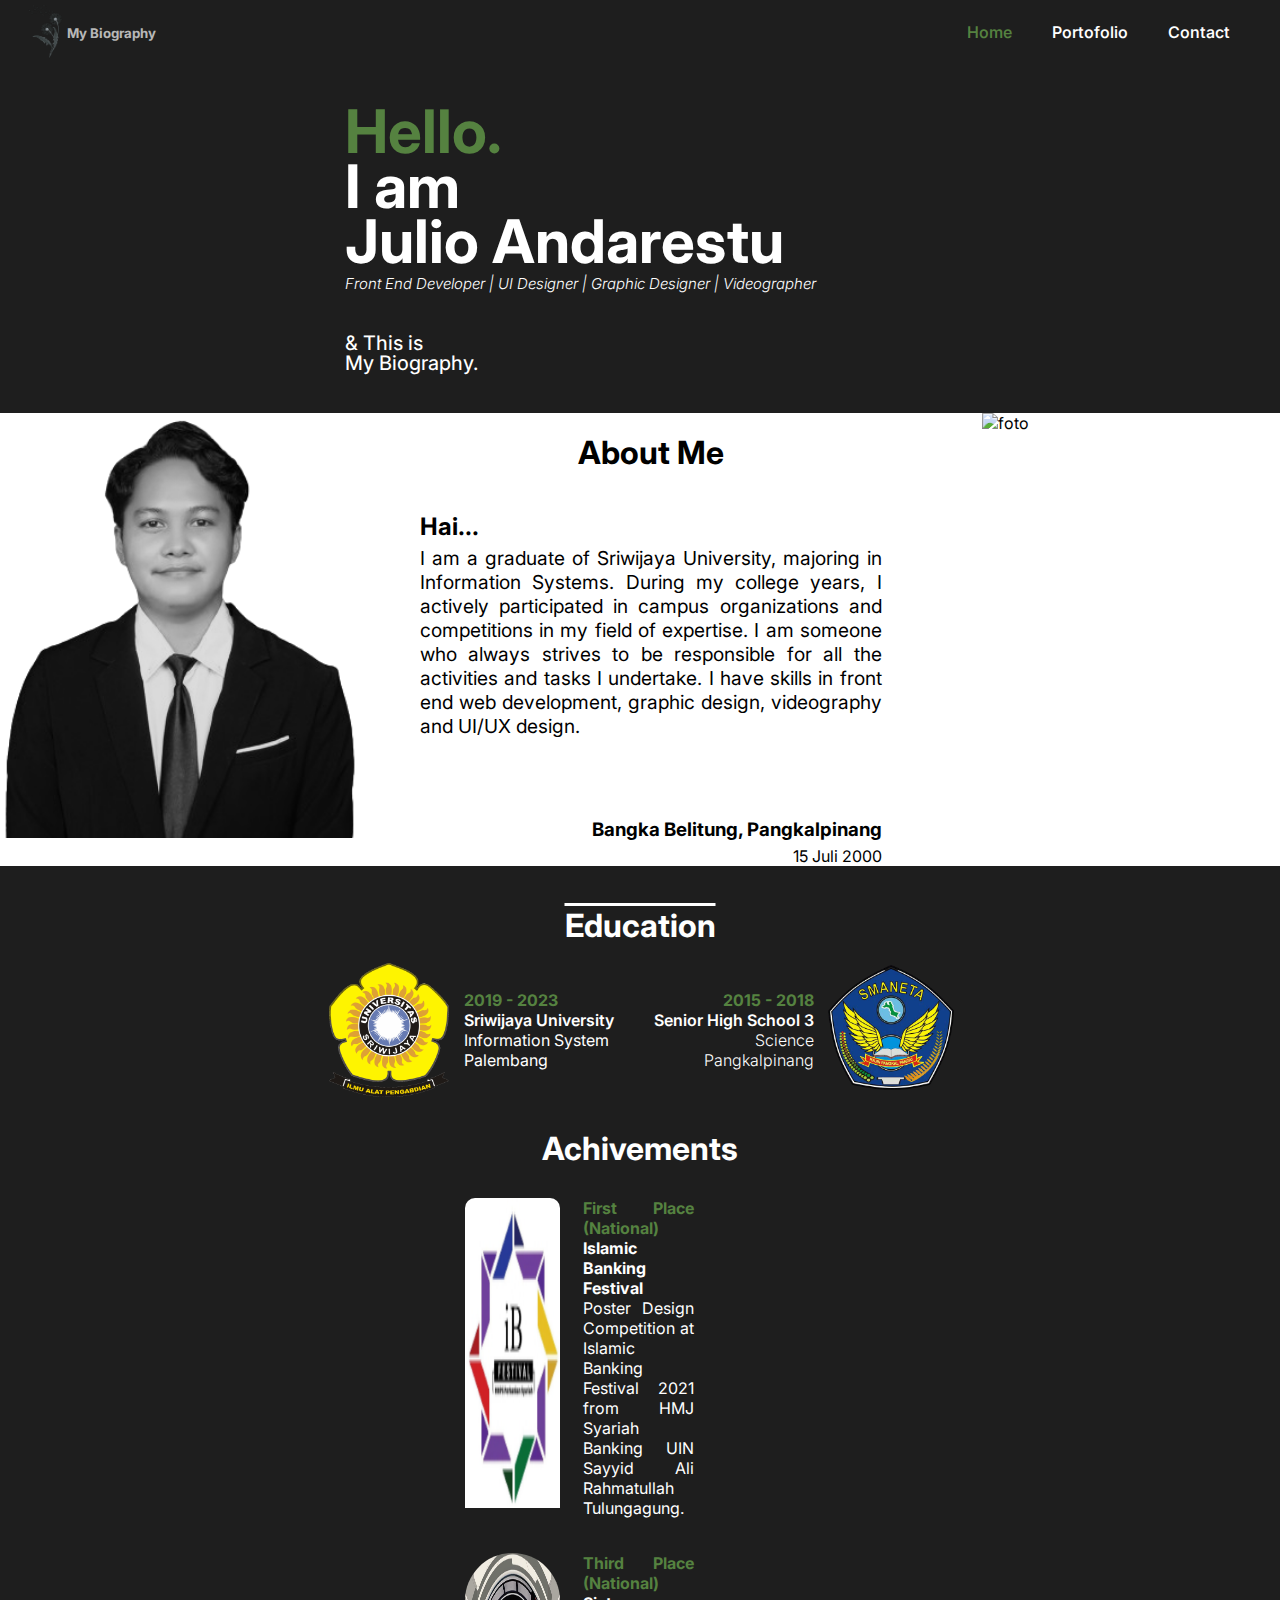
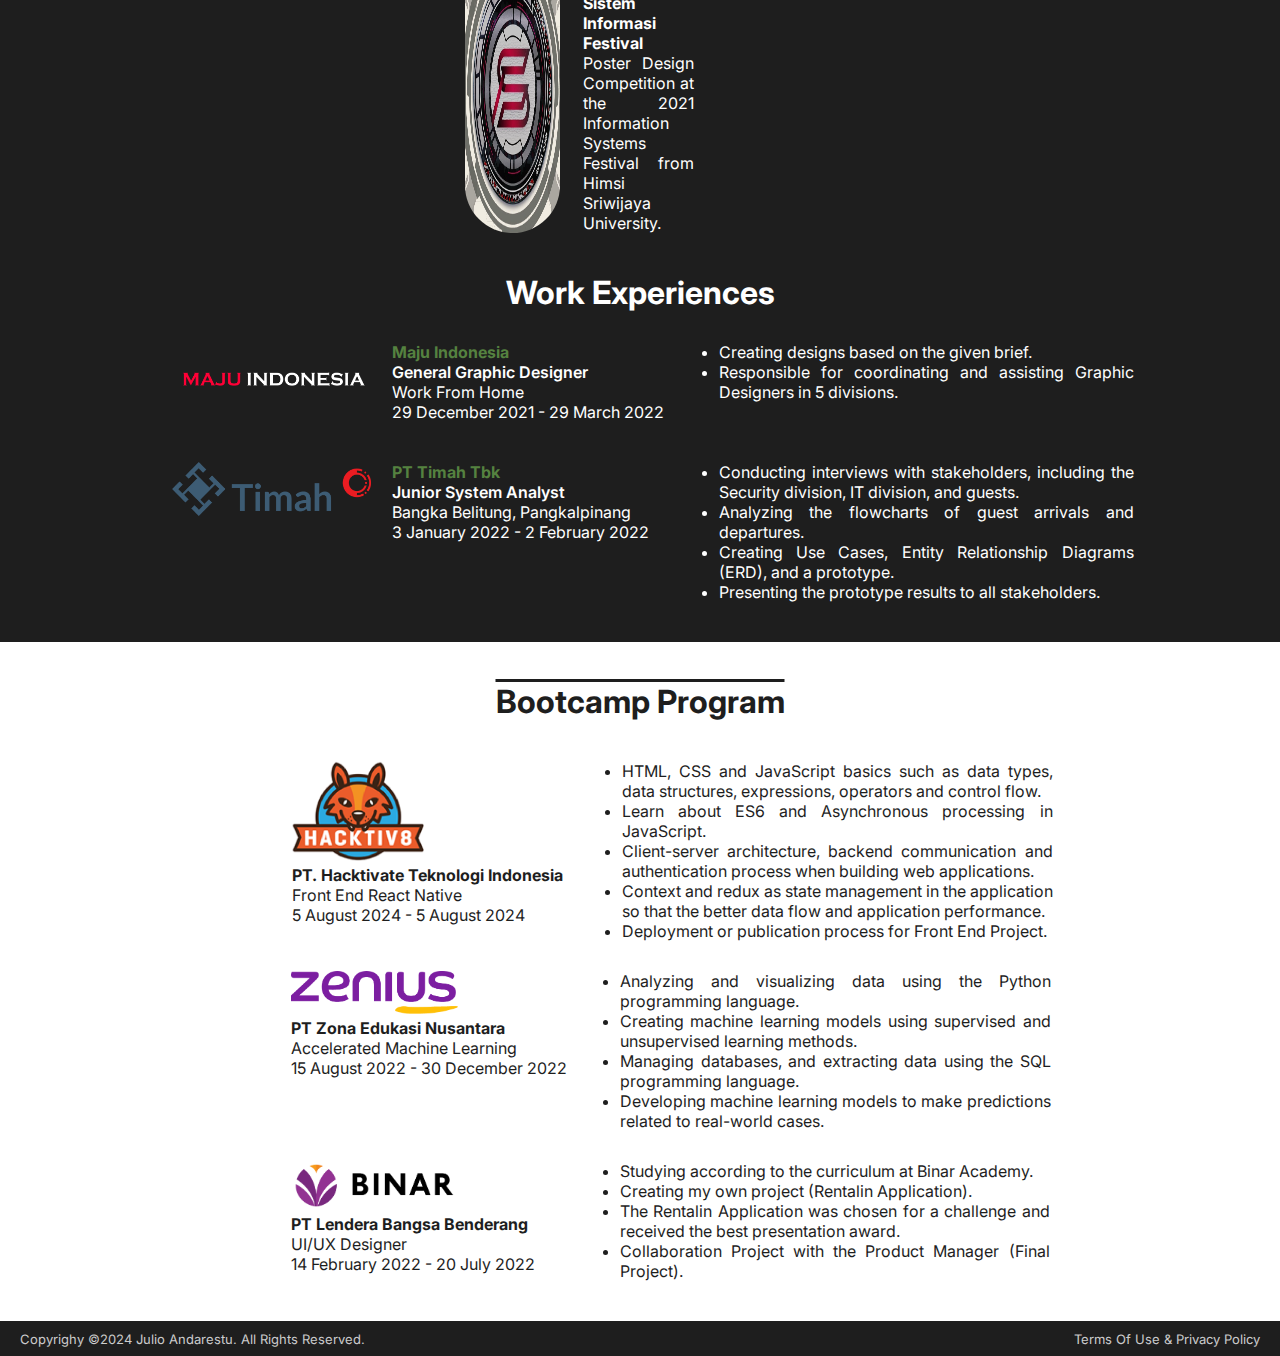
==== index.html @ 310818a0 "Website Portofolio - Halaman Home" ====
<!DOCTYPE html>
<html lang="en">
  <head>
    <meta charset="UTF-8" />
    <meta name="viewport" content="width=device-width, initial-scale=1.0" />

    <link rel="preconnect" href="https://fonts.googleapis.com" />
    <link rel="preconnect" href="https://fonts.gstatic.com" crossorigin />
    <link
      href="https://fonts.googleapis.com/css2?family=Inter:ital,opsz,wght@0,14..32,100..900;1,14..32,100..900&display=swap"
      rel="stylesheet"
    />
    <link rel="stylesheet" href="style.css" />
    <title>Portofolio Julio Andarestu</title>
  </head>

  <nav class="navbar">
    <div class="nav-logo">
      <div class="logo">
        <img src="img/navbar/logoNavbar.png" alt="logo" />
      </div>
      <div class="myBio">
        <h5>My Biography</h5>
      </div>
    </div>

    <div class="navList">
      <ul>
        <li><a class="active" href="index.html">Home</a></li>
        <li><a href="portofolio.html">Portofolio</a></li>
        <li><a href="contact.html">Contact</a></li>
      </ul>
    </div>
  </nav>

  <body>
    <!-- Jumbotron -->
    <div class="jumbotron">
      <!-- <img src="img/body/bgJumbotron.jpg" alt="backgorund" /> -->
      <div class="data">
        <h1 class="hello">Hello.</h1>
        <h1>I am</h1>
        <h1>Julio Andarestu</h1>
        <h2>
          Front End Developer | UI Designer | Graphic Designer | Videographer
        </h2>
        <div class="jumbotron-p">
          <p>& This is</p>
          <p>My Biography.</p>
        </div>
      </div>
    </div>
    <!-- Jumbotron -->

    <!-- Profil Diri -->

    <div class="profil">
      <div class="julio1">
        <img src="img/body/julio1.png" alt="foto" />
      </div>

      <div class="description">
        <div class="aboutMe">
          <h1>About Me</h1>
        </div>
        <div class="hai">
          <h2>Hai...</h2>
        </div>
        <div class="background">
          <p>
            I am a graduate of Sriwijaya University, majoring in Information
            Systems. During my college years, I actively participated in campus
            organizations and competitions in my field of expertise. I am
            someone who always strives to be responsible for all the activities
            and tasks I undertake. I have skills in front end web development,
            graphic design, videography and UI/UX design.
          </p>
        </div>
        <div class="tempat">
          <h3>Bangka Belitung, Pangkalpinang</h3>
        </div>
        <div class="tanggal">
          <p>15 Juli 2000</p>
        </div>
      </div>
      <div class="julio2">
        <img src="img/body/julio2.jpg" alt="foto" />
      </div>
    </div>

    <!-- Profil Diri -->

    <!-- Education -->
    <div class="edu-tittle">
      <h1>Education</h1>
    </div>

    <div class="edu-container">
      <div class="kuliah">
        <div><img src="img/body/unsri.png" alt="unsri" class="unsri" /></div>
        <div class="detail-kuliah">
          <p class="tahun">2019 - 2023</p>
          <p class="sekolah">Sriwijaya University</p>
          <p>Information System</p>
          <p>Palembang</p>
        </div>
      </div>
      <div class="sma">
        <div class="detail-sma">
          <p class="tahun">2015 - 2018</p>
          <p class="sekolah">Senior High School 3</p>
          <p>Science</p>
          <p>Pangkalpinang</p>
        </div>
        <div class="smaneta"><img src="img/body/sma.png" alt="sekolah" /></div>
      </div>
    </div>

    <!-- Education -->

    <!-- Achivments -->
    <div class="achiv-tittle">
      <h1>Achivements</h1>
    </div>
    <div class="container-achivements">
      <div class="first">
        <img src="img/body/juara1.jpg" alt="juara1" />
        <div class="juara1">
          <h4 class="rank">First Place (National)</h4>
          <h4>Islamic Banking Festival</h4>

          <p>
            Poster Design Competition at Islamic Banking Festival 2021 from HMJ
            Syariah Banking UIN Sayyid Ali Rahmatullah Tulungagung.
          </p>
        </div>
      </div>

      <div class="third">
        <img src="img/body/juara3.PNG" alt="juara3" />
        <div class="juara3">
          <h4 class="rank">Third Place (National)</h4>
          <h4>Sistem Informasi Festival</h4>
          <p>
            Poster Design Competition at the 2021 Information Systems Festival
            from Himsi Sriwijaya University.
          </p>
        </div>
      </div>
    </div>

    <!-- Achivements -->

    <!-- Work Experiences -->
    <div class="work-tittle">
      <h1>Work Experiences</h1>
    </div>

    <div class="work-container">
      <div class="maju-ind">
        <div class="lg-mi">
          <img src="img/body/majuIndonesia.png" alt="logo" />
        </div>
        <div class="work-position">
          <p class="office">Maju Indonesia</p>
          <p class="job-pos">General Graphic Designer</p>
          <p>Work From Home</p>
          <p>29 December 2021 - 29 March 2022</p>
        </div>
        <div class="work-detail">
          <ul>
            <li>Creating designs based on the given brief.</li>
            <li>
              Responsible for coordinating and assisting Graphic Designers in 5
              divisions.
            </li>
          </ul>
        </div>
      </div>

      <div class="timah">
        <div class="lg-timah">
          <img src="img/body/timah.png" alt="logo" />
        </div>
        <div class="work-position-timah">
          <p class="office">PT Timah Tbk</p>
          <p class="job-pos">Junior System Analyst</p>
          <p>Bangka Belitung, Pangkalpinang</p>
          <p>3 January 2022 - 2 February 2022</p>
        </div>
        <div class="work-detail-timah">
          <ul>
            <li>
              Conducting interviews with stakeholders, including the Security
              division, IT division, and guests.
            </li>
            <li>Analyzing the flowcharts of guest arrivals and departures.</li>
            <li>
              Creating Use Cases, Entity Relationship Diagrams (ERD), and a
              prototype.
            </li>
            <li>Presenting the prototype results to all stakeholders.</li>
          </ul>
        </div>
      </div>
    </div>

    <!-- Work Experiences -->

    <!-- Bootcamp -->

    <div class="boot-tittle">
      <h1>Bootcamp Program</h1>
    </div>

    <div class="boot-container">
      <div class="hacktiv">
        <div class="bootcamp">
          <img src="img/body/hacktiv.png" alt="logo" />
          <p class="boot-name">PT. Hacktivate Teknologi Indonesia</p>
          <p>Front End React Native</p>
          <p>5 August 2024 - 5 August 2024</p>
        </div>
        <div class="boot-detail">
          <ul>
            <li>
              HTML, CSS and JavaScript basics such as data types, data
              structures, expressions, operators and control flow.
            </li>

            <li>Learn about ES6 and Asynchronous processing in JavaScript.</li>

            <li>
              Client-server architecture, backend communication and
              authentication process when building web applications.
            </li>

            <li>
              Context and redux as state management in the application so that
              the better data flow and application performance.
            </li>

            <li>Deployment or publication process for Front End Project.</li>
          </ul>
        </div>
      </div>

      <div class="zenius">
        <div class="bootcamp-zenius">
          <img src="img/body/zenius.png" alt="logo" />
          <p class="boot-name">PT Zona Edukasi Nusantara</p>
          <p>Accelerated Machine Learning</p>
          <p>15 August 2022 - 30 December 2022</p>
        </div>
        <div class="boot-detail-zenius">
          <ul>
            <li>
              Analyzing and visualizing data using the Python programming
              language.
            </li>
            <li>
              Creating machine learning models using supervised and unsupervised
              learning methods.
            </li>
            <li>
              Managing databases, and extracting data using the SQL programming
              language.
            </li>
            <li>
              Developing machine learning models to make predictions related to
              real-world cases.
            </li>
          </ul>
        </div>
      </div>

      <div class="binar">
        <div class="bootcamp-binar">
          <img src="img/body/binar.png" alt="logo" />
          <p class="boot-name">PT Lendera Bangsa Benderang</p>
          <p>UI/UX Designer</p>
          <p>14 February 2022 - 20 July 2022</p>
        </div>
        <div class="boot-detail-binar">
          <ul>
            <li>Studying according to the curriculum at Binar Academy.</li>
            <li>Creating my own project (Rentalin Application).</li>
            <li>
              The Rentalin Application was chosen for a challenge and received
              the best presentation award.
            </li>
            <li>
              Collaboration Project with the Product Manager (Final Project).
            </li>
          </ul>
        </div>
      </div>
    </div>

    <!-- Bootcamp -->
  </body>

  <!-- Footer -->
  <footer>
    <div class="footer">
      <p>Copyrighy ©2024 Julio Andarestu. All Rights Reserved.</p>
    </div>

    <div class="footer">
      <p>Terms Of Use & Privacy Policy</p>
    </div>
  </footer>
  <!-- Footer -->
</html>
---- style.css ----
*,
html {
  padding: 0;
  margin: 0;
  box-sizing: border-box;
  font-family: "Inter";
}

body {
  background-color: white;
}

/* Navbar */

nav {
  background-color: #1e1e1e;
  display: flex;
  justify-content: space-between;
}

.nav-logo {
  display: flex;
  padding-left: 25px;
}

.navList {
  display: flex;
  align-items: center;
  padding-right: 50px;
}

.navList a.active {
  color: #558240 !important;
}

nav ul {
  display: flex;
  list-style: none;
  gap: 2.5rem;
}

nav ul li a {
  text-decoration: none;
  color: #ffffff;
  font-weight: 550;
}

nav ul li a:hover {
  color: #558240;
  transition: all;
  transition-duration: 300ms;
  border-bottom: 2px solid #558240;
}

.logo img {
  height: 60px;
}

.myBio {
  color: rgba(255, 255, 255, 0.701);
  padding-top: 25px;
}

/* Navbar */

/* body */

/* Jumbotron */

.jumbotron {
  padding-top: 40px;
  display: flex;
  justify-content: center;
  background-color: #1e1e1e;
}

.data h1 {
  line-height: 55px;
}

.data h2 {
  padding-top: 5px;
  font-weight: 300 !important;
  font-size: 15px;
  font-style: italic;
}

.jumbotron-p {
  padding-bottom: 40px;
  padding-top: 40px;
  line-height: 20px;
  font-weight: 450;
  font-size: 20px;
}

.data {
  padding-right: 120px;
  justify-content: center;
  font-size: 30px;
  font-weight: bold;
  color: white;
}

.hello {
  color: #558240;
}

/* Jumbotron */

/* Profil Diri */

.profil {
  display: flex;
  justify-content: space-between;
}

.julio1 {
  width: 25%;
  height: 425px;
}

.julio1 img {
  width: 360px;
}

.julio2 {
  display: flex;
  height: 425px;
  width: 23.3%;
}

.julio2 img {
  object-fit: cover;
  width: 355px;
}

.aboutMe h1 {
  display: flex;
  justify-content: center;
  padding-top: 20px;
}

.hai h2 {
  display: flex;
  margin-top: 40px;
  padding-left: 100px;
}

.background {
  justify-content: center;
  text-align: justify;
  margin-top: 5px;
  padding-left: 100px;
  padding-right: 100px;
  font-size: 120%;
}

.tempat {
  text-align: right;
  margin-top: 80px;
  padding-right: 100px;
}

.tanggal {
  text-align: right;
  margin-top: 5px;
  padding-right: 100px;
}

/* Profil Diri */

/* Container */

.edu-container {
  background-color: #1e1e1e;
  display: flex;
  justify-content: center;
  padding-top: 10px;
  gap: 40px;
}

/* Container */

/* Education */
.edu-tittle {
  text-decoration: overline;
  background-color: #1e1e1e;
  display: flex;
  color: #ffffff;
  justify-content: center;
  padding-top: 40px;
}

.kuliah {
  margin-left: 48px;
  display: flex;
}

.unsri {
  max-width: 150px;
}

.detail-kuliah {
  padding-top: 35px;
}

.detail-kuliah p {
  color: white;
}

.tahun {
  font-weight: bold !important;
  color: #558240 !important;
}

.sekolah {
  font-weight: 600 !important;
}

.sma {
  display: flex;
}

.detail-sma {
  padding-top: 35px;
}

.sma p {
  text-align: right;
  color: white;

  font-size: 100%;
  font-weight: 300;
}

.smaneta {
  width: 200px;
  padding-left: 14px;
}

.smaneta img {
  max-width: 230px;
  max-height: 150px;
  padding-top: 10px;
  padding-bottom: 15px;
}
/* Education */

/* Achivments */

.container-achivements {
  background-color: #1e1e1e;
}

.achiv-tittle {
  background-color: #1e1e1e;
  display: flex;
  color: #ffffff;
  justify-content: center;
  padding-top: 20px;
}

.first {
  display: flex;
  padding-top: 30px;
  padding-left: 465px;
  justify-content: center;
  color: #ffffff;
}

.first img {
  padding-bottom: 10px;
  width: 95px;
  border-radius: 10px;
}

.juara1 {
  text-align: justify;
  padding-left: 23px;
  padding-right: 586px;
}

.third {
  display: flex;
  padding-top: 35px;
  padding-left: 465px;
  justify-content: center;
  color: #ffffff;
}

.third img {
  width: 95px;
  border-radius: 65px;
}

.juara3 {
  text-align: justify;
  padding-left: 23px;
  padding-right: 586px;
}

.rank {
  color: #558240;
}

/* Achivments */

/* Work Experiences */
.work-tittle {
  background-color: #1e1e1e;
  display: flex;
  color: #ffffff;
  justify-content: center;
  padding-top: 40px;
}

.work-container {
  background-color: #1e1e1e;
  padding-top: 10px;
  padding-left: 25px;
  padding-bottom: 40px;
}

.maju-ind {
  display: flex;
  justify-content: center;
  padding-top: 20px;
  gap: 20px;
}

.work-position p {
  color: white;
}

.office {
  font-weight: bold !important;
  color: #558240 !important;
}

.job-pos {
  font-weight: 600 !important;
}

.lg-mi img {
  max-width: 200px;
  max-height: 100px;
}

.work-detail {
  text-align: justify;
  padding-left: 35px;
  color: #ffffff;
  width: 450px;
}

.timah {
  display: flex;
  justify-content: center;
  padding-top: 40px;
  gap: 20px;
}

.lg-timah img {
  max-width: 200px;
  max-height: 100px;
}

.work-position-timah p {
  padding-right: 15px;
  color: white;
}

.work-detail-timah {
  text-align: justify;
  padding-left: 35px;
  color: #ffffff;
  width: 450px;
}
/* Work Experiences */

/* Bootcamp */

.boot-tittle {
  background-color: white;
  display: flex;
  color: #1e1e1e;
  text-decoration: overline;
  justify-content: center;
  padding-top: 40px;
}

.boot-container {
  background-color: white;
  padding-top: 10px;
  padding-right: 120px;
  padding-bottom: 40px;
}

.hacktiv {
  display: flex;
  justify-content: center;
  padding-top: 30px;
  gap: 40px;
  padding-left: 184px;
}

.bootcamp p {
  color: #1e1e1e;
}

.boot-name {
  font-weight: bold !important;
}

.bootcamp img {
  max-width: 300px;
  max-height: 100px;
}

.boot-detail {
  text-align: justify;
  padding-left: 19px;
  color: #1e1e1e;
  width: 450px;
}

.zenius {
  display: flex;
  justify-content: center;
  padding-top: 30px;
  gap: 32px;
  padding-left: 181px;
}

.bootcamp-zenius img {
  max-width: 168px;
  max-height: 70px;
}

.bootcamp-zenius p {
  padding-right: 15px;
  color: #1e1e1e;
}

.boot-detail-zenius {
  text-align: justify;
  padding-left: 6.5px;
  color: #1e1e1e;
  width: 437px;
}

.binar {
  display: flex;
  justify-content: center;
  padding-top: 30px;
  gap: 32px;
  padding-left: 180px;
}

.bootcamp-binar img {
  max-width: 168px;
  max-height: 70px;
}

.bootcamp-binar p {
  padding-right: 15px;
  color: #1e1e1e;
}

.boot-detail-binar {
  text-align: justify;
  padding-left: 38.5px;
  color: #1e1e1e;
  width: 468px;
}
/* Bootcamp */

/* body */

/* Footer */
footer {
  background-color: #1e1e1e;
  display: flex;
  justify-content: space-between;
  align-items: center;
  height: 35px;
}

.footer p {
  display: flex;
  color: #ffffffc8;
  font-size: 13px;
  padding-left: 20px;
  padding-right: 20px;
}
/* Footer */
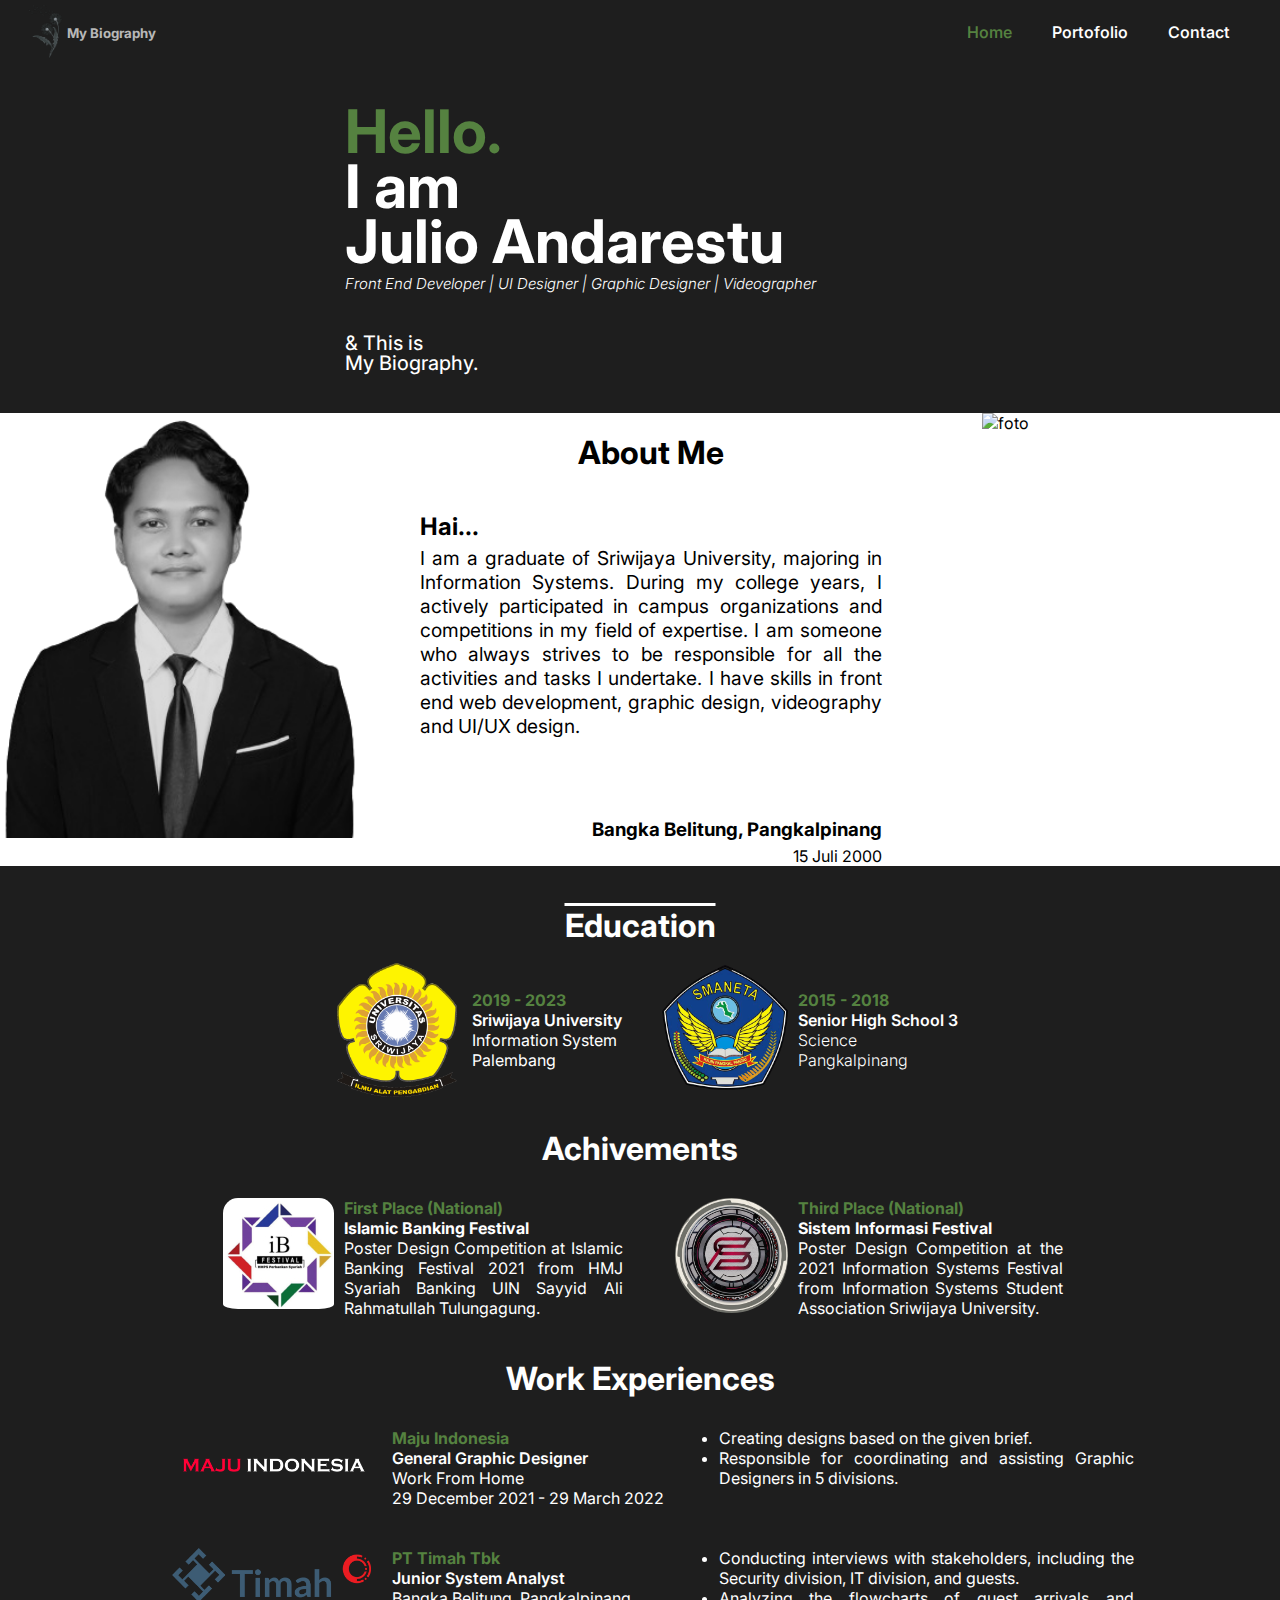
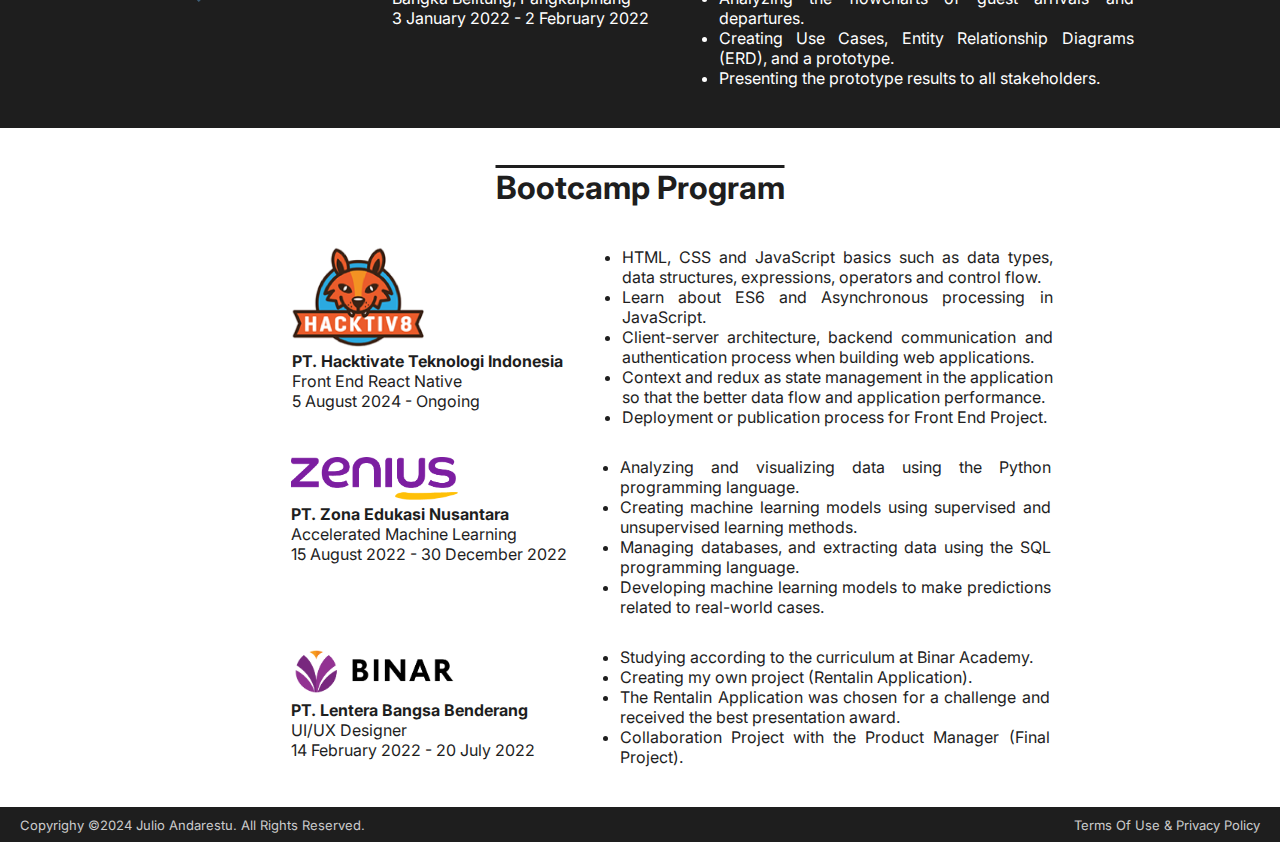
==== commit 8647e8c0: "Website Portofolio Julio Andarestu" ====
--- a/index.html
+++ b/index.html
@@ -14,6 +14,7 @@
     <title>Portofolio Julio Andarestu</title>
   </head>
 
+  <!-- Navbar -->
   <nav class="navbar">
     <div class="nav-logo">
       <div class="logo">
@@ -27,11 +28,12 @@
     <div class="navList">
       <ul>
         <li><a class="active" href="index.html">Home</a></li>
-        <li><a href="portofolio.html">Portofolio</a></li>
-        <li><a href="contact.html">Contact</a></li>
+        <li><a href="portofolio/portofolio.html">Portofolio</a></li>
+        <li><a href="/contact/contact.html">Contact</a></li>
       </ul>
     </div>
   </nav>
+  <!-- Navbar -->
 
   <body>
     <!-- Jumbotron -->
@@ -106,13 +108,13 @@
         </div>
       </div>
       <div class="sma">
+        <div><img src="img/body/sma.png" alt="sekolah" /></div>
         <div class="detail-sma">
           <p class="tahun">2015 - 2018</p>
           <p class="sekolah">Senior High School 3</p>
           <p>Science</p>
           <p>Pangkalpinang</p>
         </div>
-        <div class="smaneta"><img src="img/body/sma.png" alt="sekolah" /></div>
       </div>
     </div>
 
@@ -143,7 +145,7 @@
           <h4>Sistem Informasi Festival</h4>
           <p>
             Poster Design Competition at the 2021 Information Systems Festival
-            from Himsi Sriwijaya University.
+            from Information Systems Student Association Sriwijaya University.
           </p>
         </div>
       </div>
@@ -219,7 +221,7 @@
           <img src="img/body/hacktiv.png" alt="logo" />
           <p class="boot-name">PT. Hacktivate Teknologi Indonesia</p>
           <p>Front End React Native</p>
-          <p>5 August 2024 - 5 August 2024</p>
+          <p>5 August 2024 - Ongoing</p>
         </div>
         <div class="boot-detail">
           <ul>
@@ -248,7 +250,7 @@
       <div class="zenius">
         <div class="bootcamp-zenius">
           <img src="img/body/zenius.png" alt="logo" />
-          <p class="boot-name">PT Zona Edukasi Nusantara</p>
+          <p class="boot-name">PT. Zona Edukasi Nusantara</p>
           <p>Accelerated Machine Learning</p>
           <p>15 August 2022 - 30 December 2022</p>
         </div>
@@ -277,7 +279,7 @@
       <div class="binar">
         <div class="bootcamp-binar">
           <img src="img/body/binar.png" alt="logo" />
-          <p class="boot-name">PT Lendera Bangsa Benderang</p>
+          <p class="boot-name">PT. Lentera Bangsa Benderang</p>
           <p>UI/UX Designer</p>
           <p>14 February 2022 - 20 July 2022</p>
         </div>
--- a/style.css
+++ b/style.css
@@ -131,7 +131,7 @@
 
 .julio2 img {
   object-fit: cover;
-  width: 355px;
+  width: 353px;
 }
 
 .aboutMe h1 {
@@ -192,7 +192,6 @@
 }
 
 .kuliah {
-  margin-left: 48px;
   display: flex;
 }
 
@@ -219,6 +218,7 @@
 
 .sma {
   display: flex;
+  gap: 10px;
 }
 
 .detail-sma {
@@ -226,20 +226,14 @@
 }
 
 .sma p {
-  text-align: right;
+  text-align: left;
   color: white;
-
   font-size: 100%;
   font-weight: 300;
 }
 
-.smaneta {
-  width: 200px;
-  padding-left: 14px;
-}
-
-.smaneta img {
-  max-width: 230px;
+.sma img {
+  max-width: 130px;
   max-height: 150px;
   padding-top: 10px;
   padding-bottom: 15px;
@@ -249,6 +243,10 @@
 /* Achivments */
 
 .container-achivements {
+  display: flex;
+  gap: 40px;
+  padding-left: 5px;
+  justify-content: center;
   background-color: #1e1e1e;
 }
 
@@ -262,41 +260,41 @@
 
 .first {
   display: flex;
+  width: 400px;
   padding-top: 30px;
-  padding-left: 465px;
-  justify-content: center;
+  justify-content: center;
+  gap: 10px;
   color: #ffffff;
 }
 
 .first img {
   padding-bottom: 10px;
-  width: 95px;
-  border-radius: 10px;
+  width: 118px;
+
+  border-radius: 15px;
 }
 
 .juara1 {
   text-align: justify;
-  padding-left: 23px;
-  padding-right: 586px;
 }
 
 .third {
   display: flex;
-  padding-top: 35px;
-  padding-left: 465px;
-  justify-content: center;
+  padding-top: 30px;
+  width: 400px;
+  padding-left: 12px;
+  gap: 10px;
   color: #ffffff;
 }
 
 .third img {
-  width: 95px;
-  border-radius: 65px;
+  width: 127px;
+  height: 115px;
+  border-radius: 70px;
 }
 
 .juara3 {
   text-align: justify;
-  padding-left: 23px;
-  padding-right: 586px;
 }
 
 .rank {
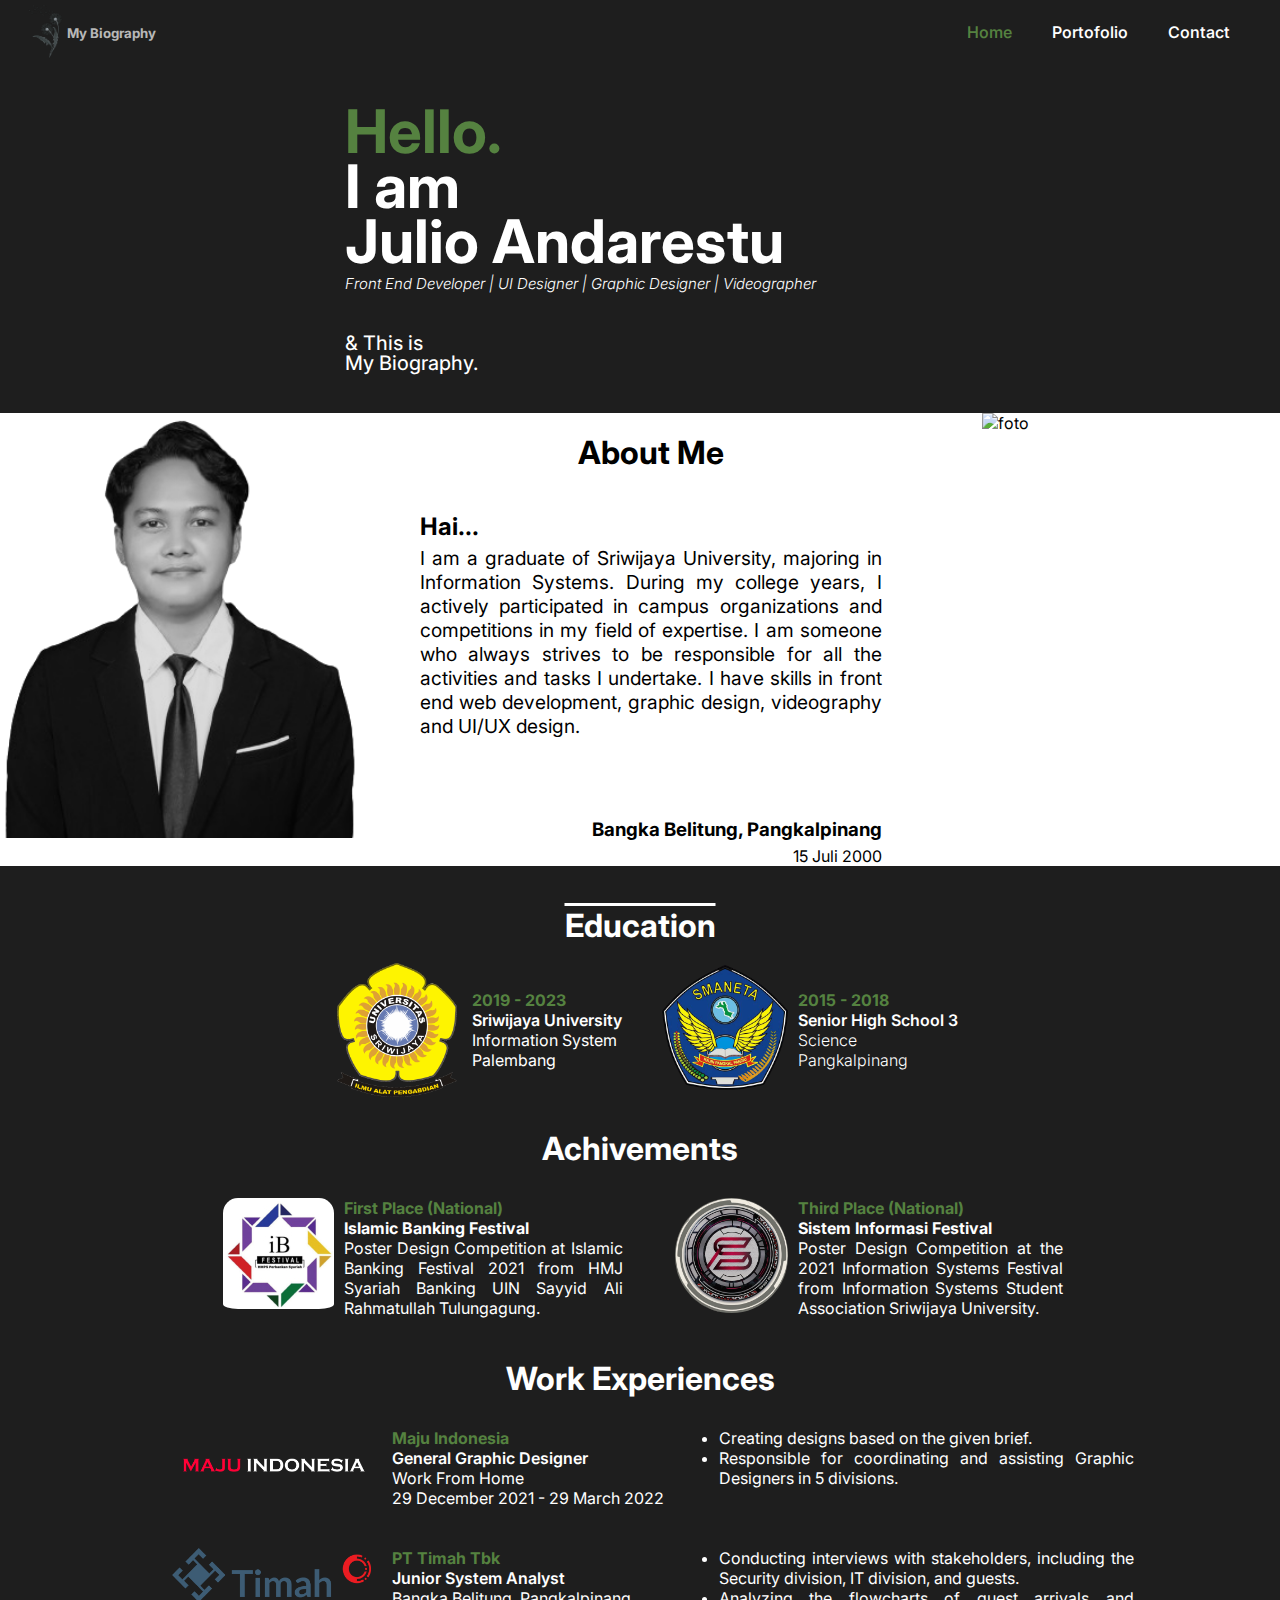
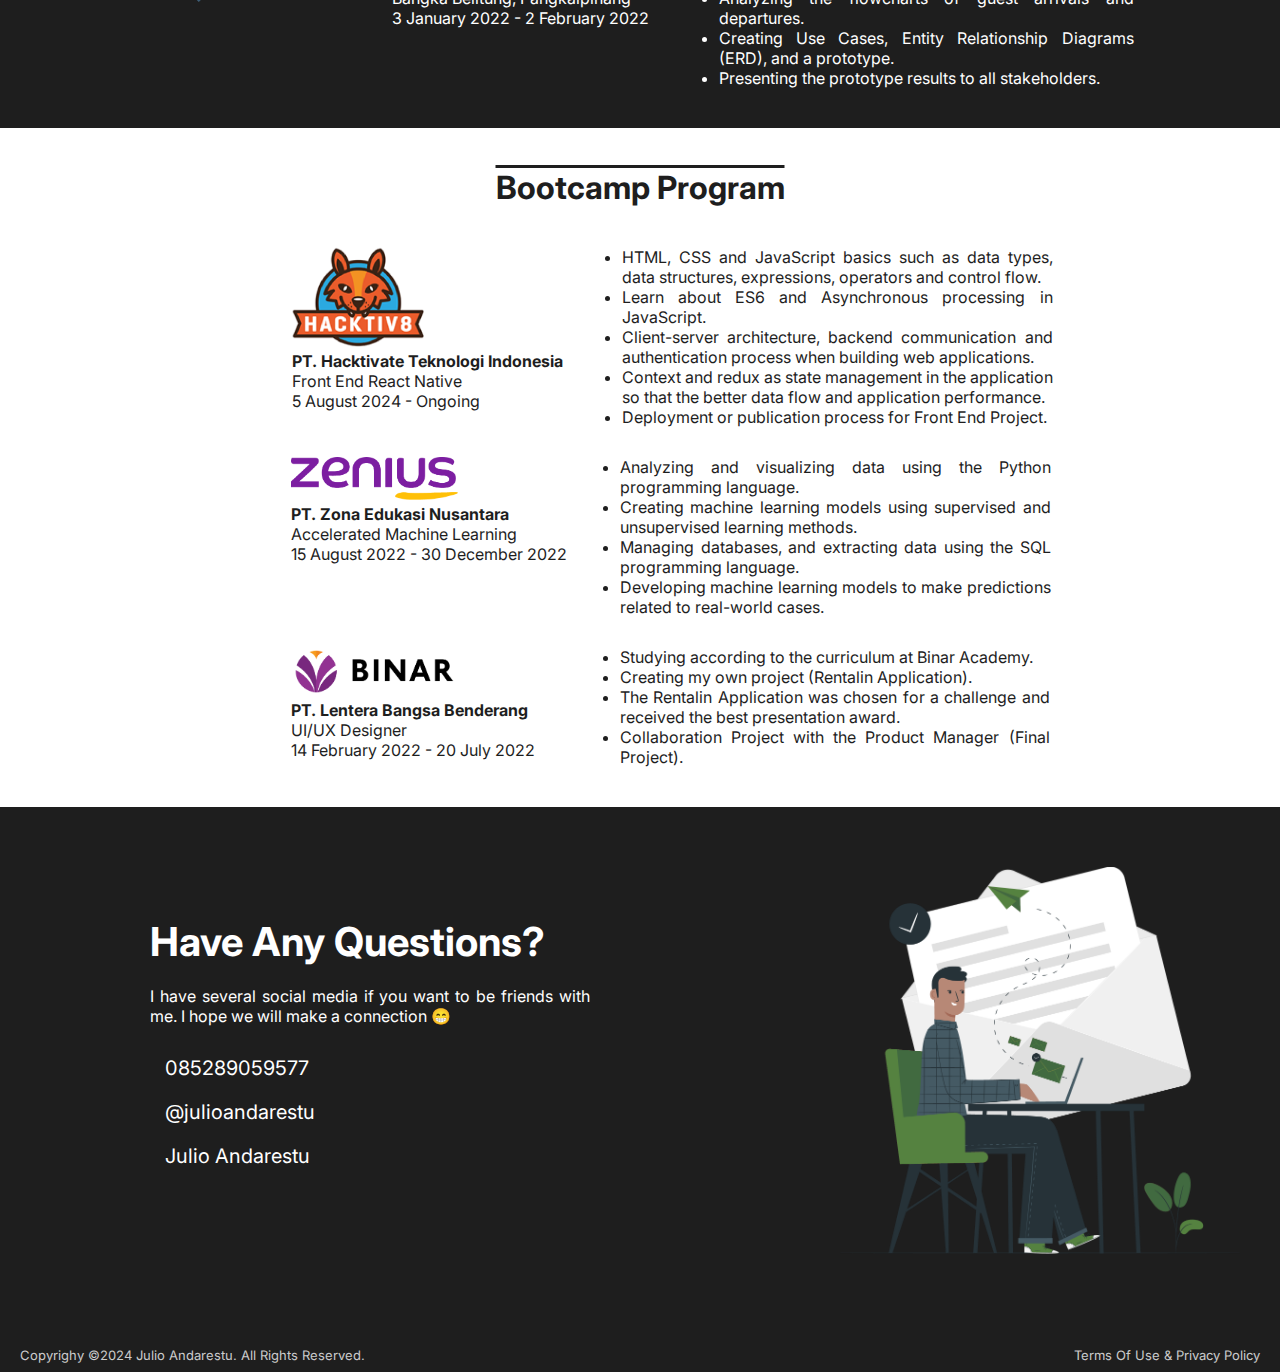
==== commit 87dfd98e: "revisi hapus halaman contact" ====
--- a/index.html
+++ b/index.html
@@ -10,6 +10,10 @@
       href="https://fonts.googleapis.com/css2?family=Inter:ital,opsz,wght@0,14..32,100..900;1,14..32,100..900&display=swap"
       rel="stylesheet"
     />
+    <script
+      src="https://kit.fontawesome.com/c0c9e8ed00.js"
+      crossorigin="anonymous"
+    ></script>
     <link rel="stylesheet" href="style.css" />
     <title>Portofolio Julio Andarestu</title>
   </head>
@@ -29,7 +33,7 @@
       <ul>
         <li><a class="active" href="index.html">Home</a></li>
         <li><a href="portofolio/portofolio.html">Portofolio</a></li>
-        <li><a href="/contact/contact.html">Contact</a></li>
+        <li><a href="#contact">Contact</a></li>
       </ul>
     </div>
   </nav>
@@ -300,6 +304,44 @@
     </div>
 
     <!-- Bootcamp -->
+
+    <!-- contact -->
+    <div id="contact" class="contact-container">
+      <div class="contact-sosmed">
+        <h3>Have Any Questions?</h3>
+        <p class="contact-desc">
+          I have several social media if you want to be friends with me. I hope
+          we will make a connection 😁
+        </p>
+
+        <div class="sosmed">
+          <div class="whatsapp">
+            <div class="icon">
+              <i class="fa-brands fa-square-whatsapp fa-3x"></i>
+            </div>
+            <a href="#">085289059577</a>
+          </div>
+
+          <div class="instagram">
+            <div class="icon">
+              <i class="fa-brands fa-square-instagram fa-3x"></i>
+            </div>
+            <a href="#">@julioandarestu</a>
+          </div>
+
+          <div class="linkedin">
+            <div class="icon">
+              <i class="fa-brands fa-linkedin fa-3x"></i>
+            </div>
+            <a href="#">Julio Andarestu</a>
+          </div>
+        </div>
+      </div>
+      <div class="contact-form">
+        <img src="img/gambarbg.png" alt="foto" />
+      </div>
+    </div>
+    <!-- contact -->
   </body>
 
   <!-- Footer -->
--- a/style.css
+++ b/style.css
@@ -473,6 +473,94 @@
 }
 /* Bootcamp */
 
+/* Contact */
+
+.contact-container {
+  display: flex;
+  padding-top: 40px;
+  width: 1Hz;
+  height: 530px;
+  padding-bottom: 50px;
+
+  background-color: #1e1e1e;
+}
+
+.contact-sosmed h3 {
+  color: #ffffff;
+}
+
+.contact-desc {
+  padding-top: 20px;
+  padding-bottom: 20px;
+  color: white;
+  width: 440px;
+  text-align: justify;
+}
+
+.contact-sosmed h3 {
+  font-size: 40px;
+  padding-top: 10px;
+}
+
+.contact-sosmed {
+  padding-top: 60px;
+  padding-left: 150px;
+}
+
+.sosmed {
+  padding-top: 10px;
+}
+
+.sosmed a {
+  display: flex;
+  align-items: center;
+  font-size: 20px;
+  color: white;
+  text-decoration: none;
+}
+
+.whatsapp,
+.instagram,
+.linkedin {
+  padding-bottom: 20px;
+  display: flex;
+  gap: 15px;
+}
+
+.icon {
+  color: white;
+  text-decoration: none;
+}
+
+.whatsapp a:hover {
+  color: #558240;
+  transition: all;
+  transition-duration: 300ms;
+}
+
+.instagram a:hover {
+  color: #558240;
+  transition: all;
+  transition-duration: 300ms;
+}
+
+.linkedin a:hover {
+  color: #558240;
+  transition: all;
+  transition-duration: 300ms;
+}
+
+.contact-form {
+  padding-top: 20px;
+  padding-left: 250px;
+}
+
+.contact-form img {
+  width: 400px;
+}
+
+/* Contact */
+
 /* body */
 
 /* Footer */
